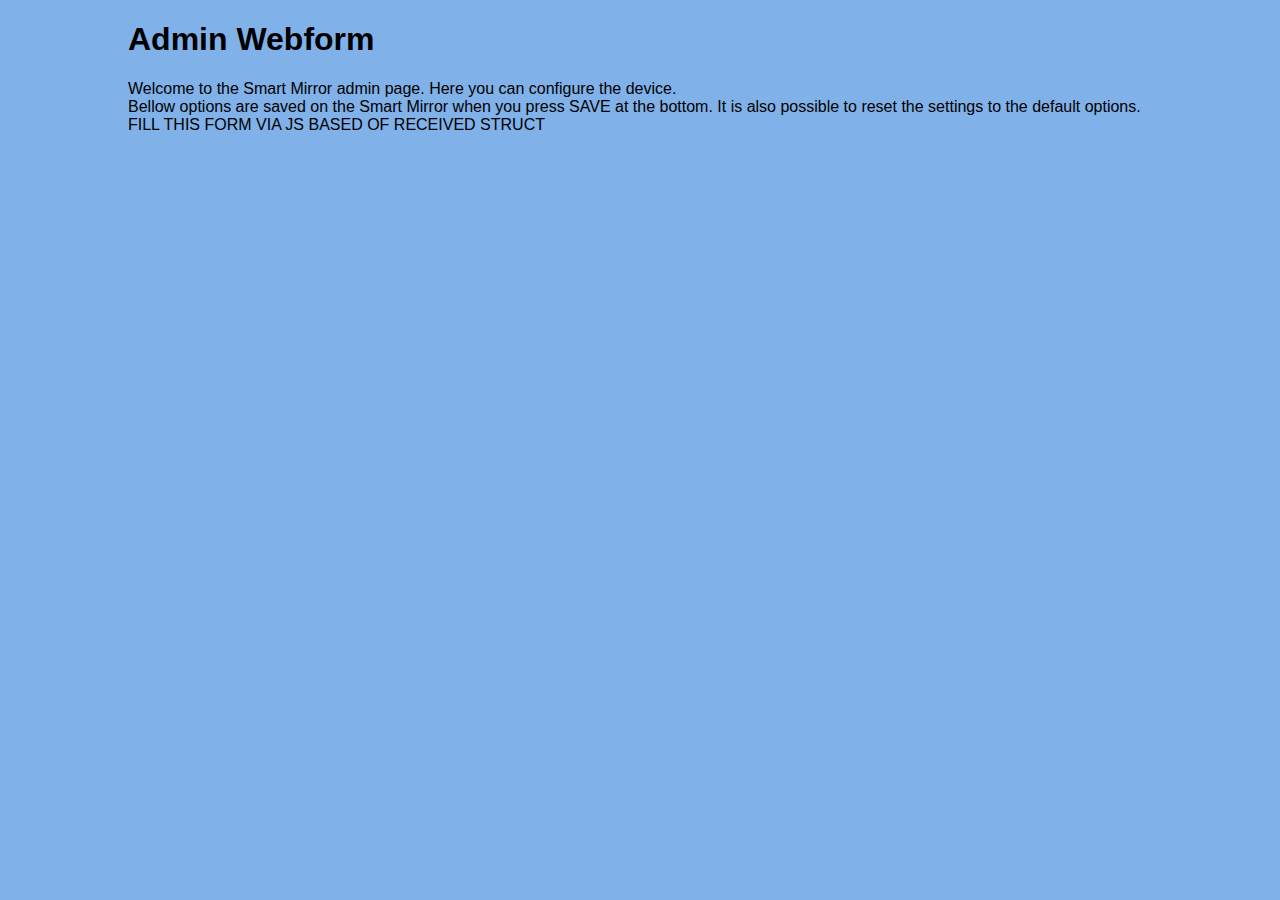
==== webform/config_form.html @ d377d681 "basic webform setup" ====
<!DOCTYPE html>
<html lang="en">

<head>
    <meta charset="UTF-8">
    <meta name="viewport" content="width=device-width, initial-scale=1.0">
    <meta http-equiv="X-UA-Compatible" content="ie=edge">
    <title>Smart Mirror - Admin Config</title>

    <script src="main.js"></script>
    <link rel="stylesheet" href="style.css">
</head>

<body>
    <div class="wrapper">
        <header>
            <h1>Admin Webform</h1>
            <div class="welcome">
                Welcome to the Smart Mirror admin page. Here you can configure the device.
            </div>
        </header>
        <main>
            <section class="introduction">
                Bellow options are saved on the Smart Mirror when you press SAVE at the bottom. It is also possible to
                reset the settings to the default options.
            </section>
            <section class="form">
                <form action="" method="post">
                    FILL THIS FORM VIA JS BASED OF RECEIVED STRUCT
                </form>
            </section>
        </main>
    </div>
</body>

</html>
---- webform/style.css ----
body, html {
    background-color: rgb(128, 177, 233);
    font-family: 'Franklin Gothic Medium', 'Arial Narrow', Arial, sans-serif;
}

.wrapper {
    margin: 0 auto;
    max-width: 80vw;
}
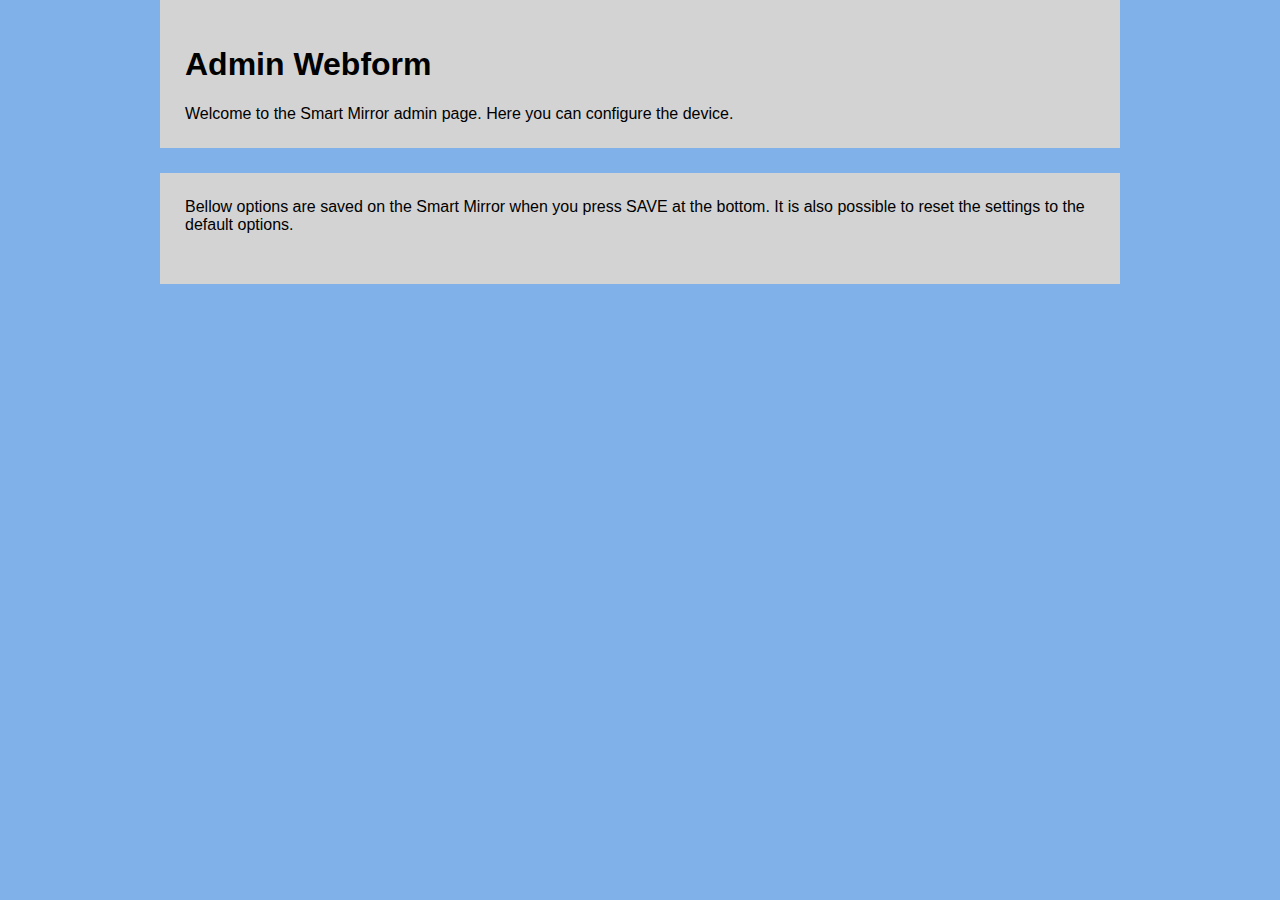
==== commit 6b75e117: "webform displays attributes and values" ====
--- a/webform/config_form.html
+++ b/webform/config_form.html
@@ -25,8 +25,7 @@
                 reset the settings to the default options.
             </section>
             <section class="form">
-                <form action="" method="post">
-                    FILL THIS FORM VIA JS BASED OF RECEIVED STRUCT
+                <form action="return customSubmit(event)" method="post" id="form">
                 </form>
             </section>
         </main>
--- a/webform/style.css
+++ b/webform/style.css
@@ -1,9 +1,37 @@
-body, html {
+body,
+html {
     background-color: rgb(128, 177, 233);
     font-family: 'Franklin Gothic Medium', 'Arial Narrow', Arial, sans-serif;
+    padding: 0;
+    margin: 0;
 }
 
 .wrapper {
     margin: 0 auto;
-    max-width: 80vw;
+    width: 80vw;
+    max-width: 960px;
+    min-height: 100vh;
+}
+
+header,
+main {
+    padding: 25px;
+    background-color: lightgray;
+    margin-bottom: 25px;
+}
+
+main section {
+    margin-bottom: 25px;
+}
+
+form label {
+    display: flex;
+    justify-content: space-between;
+    padding: 10px;
+    margin-bottom: 10px;
+    background-color: rgb(127, 176, 255);
+}
+
+form label:hover {
+    filter: brightness(110%);
 }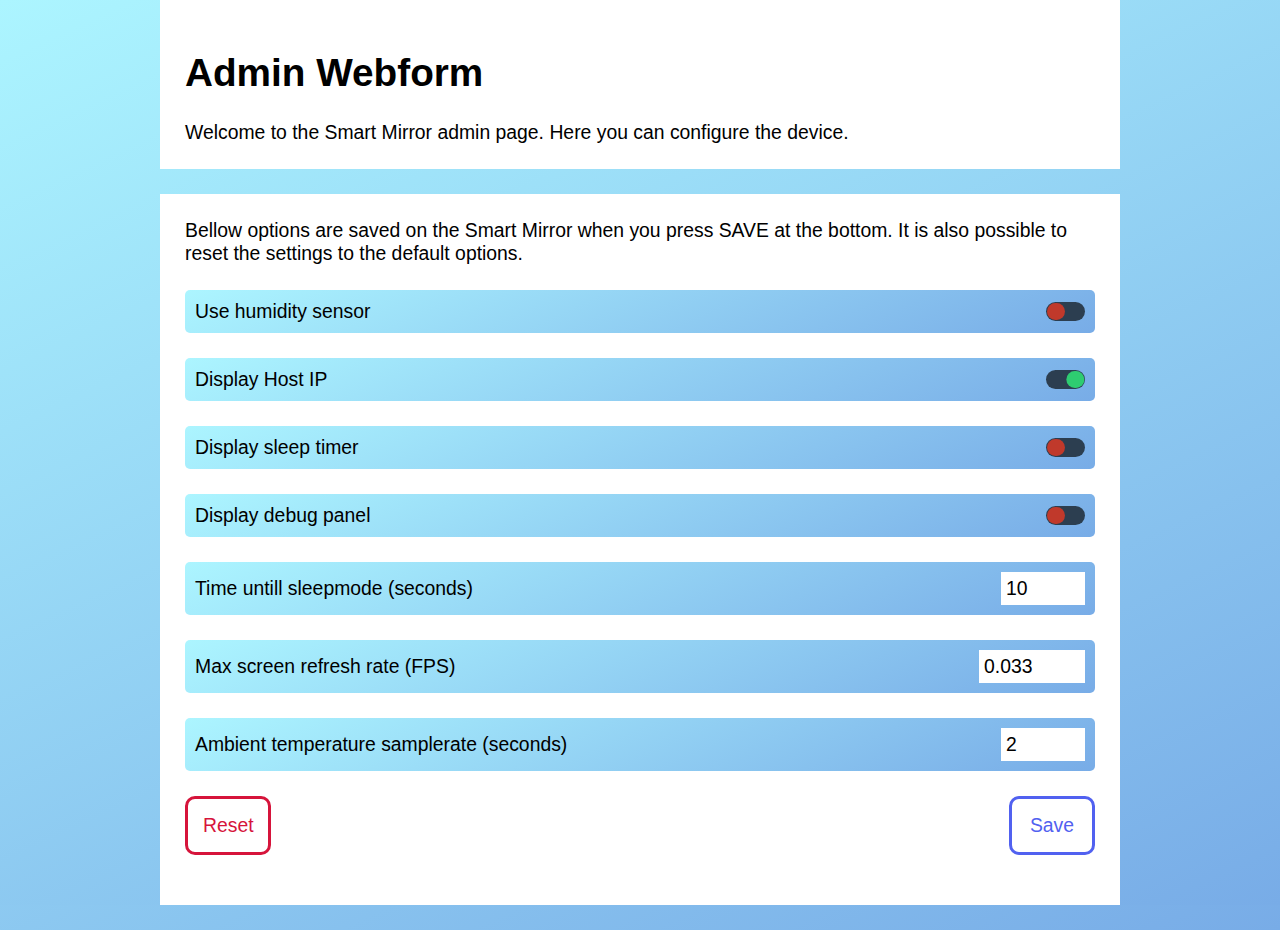
==== commit c175388d: "toggle" ====
--- a/webform/config_form.html
+++ b/webform/config_form.html
@@ -9,6 +9,7 @@
 
     <script src="main.js"></script>
     <link rel="stylesheet" href="style.css">
+    <link rel="stylesheet" href="toggle_switch.css">
 </head>
 
 <body>
--- a/webform/style.css
+++ b/webform/style.css
@@ -1,7 +1,8 @@
 body,
 html {
-    background-color: rgb(128, 177, 233);
+    background-image: linear-gradient(155deg, rgb(172, 245, 255), rgb(120, 172, 231));
     font-family: 'Franklin Gothic Medium', 'Arial Narrow', Arial, sans-serif;
+    font-size: 1.1rem;
     padding: 0;
     margin: 0;
 }
@@ -16,7 +17,7 @@
 header,
 main {
     padding: 25px;
-    background-color: lightgray;
+    background-color: rgb(255, 255, 255);
     margin-bottom: 25px;
 }
 
@@ -24,14 +25,75 @@
     margin-bottom: 25px;
 }
 
-form label {
+.attribute_field {
     display: flex;
     justify-content: space-between;
+    align-items: center;
     padding: 10px;
-    margin-bottom: 10px;
-    background-color: rgb(127, 176, 255);
+    margin-bottom: 25px;
+    background-image: linear-gradient(155deg, rgb(172, 245, 255), rgb(120, 172, 231));
+    border-radius: 5px;
+    transition: all 0.5s;
 }
 
-form label:hover {
+input {
+    max-width: 20%;
+    padding: 5px;
+    font-size: 1.1rem;
+    border: 0;
+}
+
+label:hover {
+    cursor: pointer;
     filter: brightness(110%);
+}
+
+.buttonbox {
+    display: flex;
+    justify-content: space-between;
+}
+
+.button {
+    width: 50px;
+    text-align: center;
+    display: inline-block;
+    padding: 15px;
+    cursor: pointer;
+    transition: all 0.2s;
+    border-radius: 10px;
+    border: solid 3px;
+}
+
+.submitbutton {
+    border-color:rgb(81, 97, 240);
+    color: rgb(81, 97, 240);
+}
+
+.submitbutton:hover {
+    background-color: rgb(81, 97, 240);
+    color:rgb(255, 255, 255);
+}
+
+.resetbutton {
+    border-color: rgb(214, 20, 59);
+    color: rgb(214, 20, 59);
+}
+
+.resetbutton:hover {
+    background-color: rgb(214, 20, 59);
+    color:rgb(255, 255, 255);
+}
+
+
+@media only screen and (max-width: 600px) {
+
+    header,
+    main {
+        margin-bottom: 0px;
+    }
+
+    .wrapper {
+        width: 100vw;
+    }
+
 }--- a/webform/toggle_switch.css
+++ b/webform/toggle_switch.css
@@ -0,0 +1,34 @@
+.toggle_input {
+  /* opacity 0 so that it can be read by screen readers */
+  opacity: 0;
+}
+
+.toggle_label {
+  display: inline-block;
+  background: #2c3e50;
+  width: 2em;
+  height: 1em;
+  border-radius: 0.5em;
+  position: relative;
+  cursor: pointer;
+  background: #2c3e50;
+}
+
+.toggle_switch {
+  position: absolute;
+  width: 0.9em;
+  height: 0.9em;
+  margin-top: 0.05em;
+  margin-left: 0.05em;
+  border-radius: 1em;
+  background: #c0392b;
+  box-shadow: 5px 0px 28px -9px rgba(0, 0, 0, 0.75);
+  transition: transform 0.2s ease-in;
+}
+
+.toggle_input:checked ~ .toggle_label .toggle_switch {
+  background: #2ecc71;
+  transform: translatex(1em);
+  transition: transform 0.2s ease-in;
+}
+
